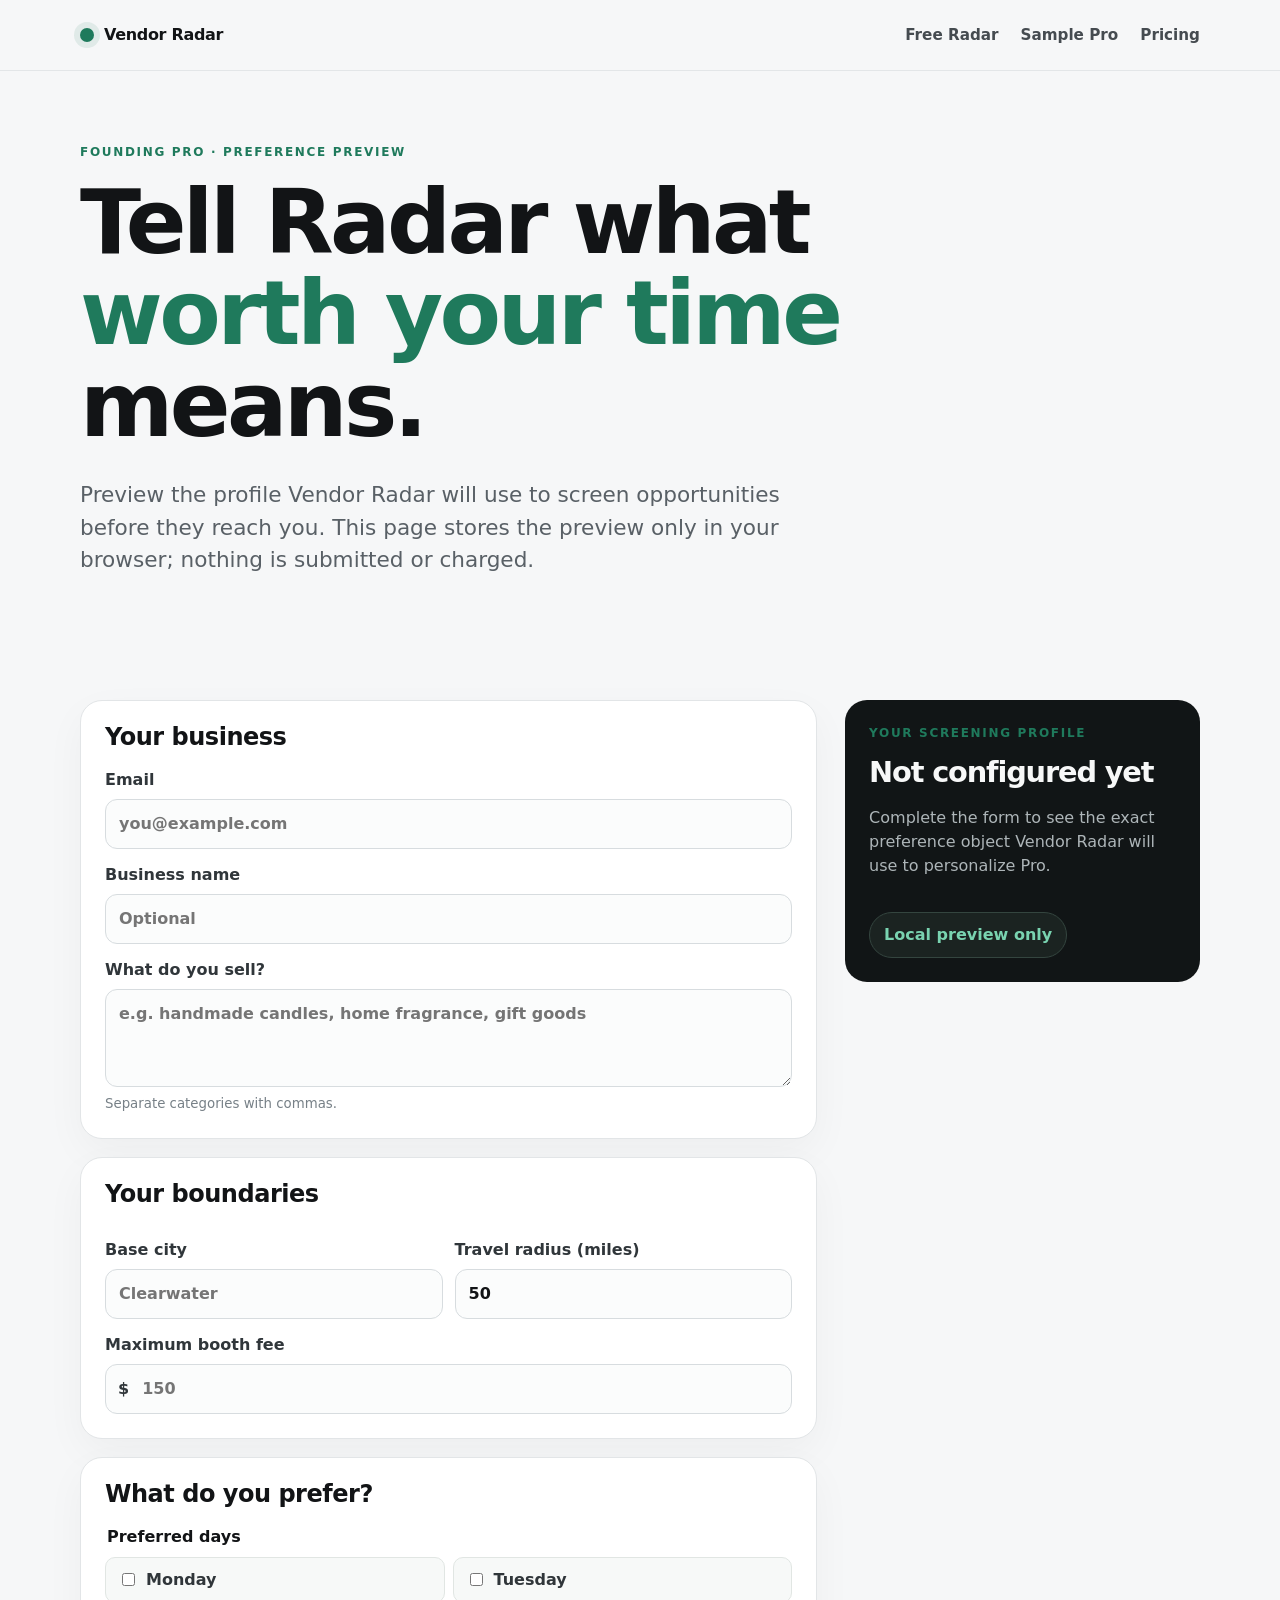
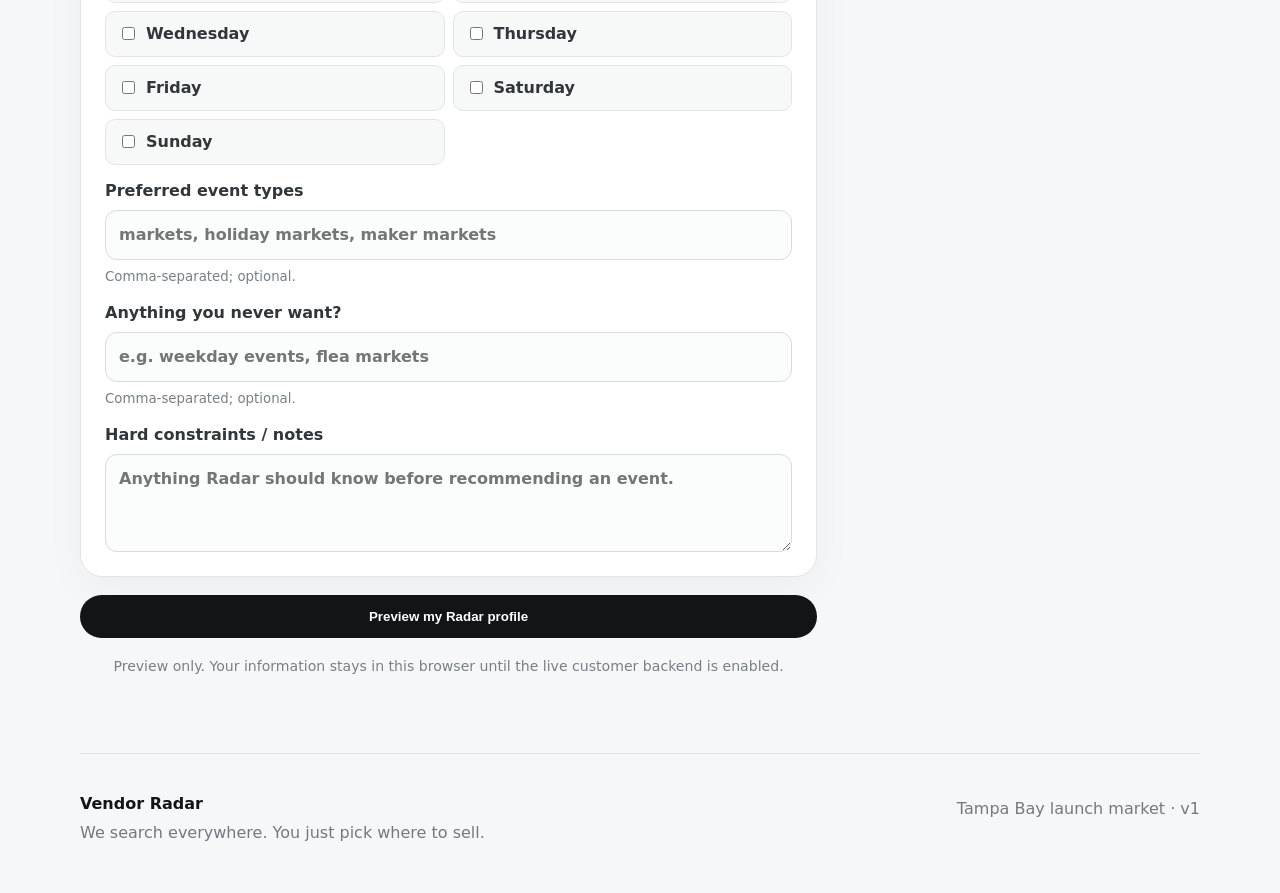
==== onboarding.html @ 24fe257e "Add public preference preview page" ====
<!doctype html>
<html lang="en">
<head>
  <meta charset="utf-8" />
  <meta name="viewport" content="width=device-width, initial-scale=1" />
  <meta name="description" content="Preview your Vendor Radar preferences so Founding Pro can filter Tampa Bay vendor opportunities around your business." />
  <title>Set Up Your Radar — Vendor Radar</title>
  <link rel="stylesheet" href="./styles.css" />
  <link rel="stylesheet" href="./onboarding.css" />
</head>
<body>
  <header class="nav-wrap">
    <nav class="nav shell" aria-label="Primary navigation">
      <a class="brand" href="./index.html"><span class="radar-dot" aria-hidden="true"></span><span>Vendor Radar</span></a>
      <div class="nav-links"><a href="./index.html#radar">Free Radar</a><a href="./sample-pro.html">Sample Pro</a><a href="./index.html#pricing">Pricing</a></div>
    </nav>
  </header>

  <main>
    <section class="onboarding-hero shell">
      <div class="eyebrow">Founding Pro · preference preview</div>
      <h1>Tell Radar what <em>worth your time</em> means.</h1>
      <p class="hero-copy">Preview the profile Vendor Radar will use to screen opportunities before they reach you. This page stores the preview only in your browser; nothing is submitted or charged.</p>
    </section>

    <section class="section shell onboarding-layout">
      <form id="profile-form" class="profile-form">
        <div class="form-section">
          <h2>Your business</h2>
          <label>Email <input id="email" name="email" type="email" placeholder="you@example.com" required /></label>
          <label>Business name <input id="business_name" name="business_name" type="text" placeholder="Optional" /></label>
          <label>What do you sell? <textarea id="categories" name="categories" rows="3" placeholder="e.g. handmade candles, home fragrance, gift goods" required></textarea><small>Separate categories with commas.</small></label>
        </div>

        <div class="form-section">
          <h2>Your boundaries</h2>
          <div class="field-grid">
            <label>Base city <input id="base_city" name="base_city" type="text" placeholder="Clearwater" required /></label>
            <label>Travel radius (miles) <input id="travel_radius" name="travel_radius" type="number" min="0" max="500" value="50" required /></label>
          </div>
          <label>Maximum booth fee <div class="money-input"><span>$</span><input id="max_booth_fee" name="max_booth_fee" type="number" min="0" step="1" placeholder="150" /></div></label>
        </div>

        <div class="form-section">
          <h2>What do you prefer?</h2>
          <fieldset>
            <legend>Preferred days</legend>
            <div class="check-grid">
              <label><input type="checkbox" name="days" value="monday" /> Monday</label>
              <label><input type="checkbox" name="days" value="tuesday" /> Tuesday</label>
              <label><input type="checkbox" name="days" value="wednesday" /> Wednesday</label>
              <label><input type="checkbox" name="days" value="thursday" /> Thursday</label>
              <label><input type="checkbox" name="days" value="friday" /> Friday</label>
              <label><input type="checkbox" name="days" value="saturday" /> Saturday</label>
              <label><input type="checkbox" name="days" value="sunday" /> Sunday</label>
            </div>
          </fieldset>
          <label>Preferred event types <input id="preferred_event_types" type="text" placeholder="markets, holiday markets, maker markets" /><small>Comma-separated; optional.</small></label>
          <label>Anything you never want? <input id="excluded_event_types" type="text" placeholder="e.g. weekday events, flea markets" /><small>Comma-separated; optional.</small></label>
          <label>Hard constraints / notes <textarea id="notes" rows="3" placeholder="Anything Radar should know before recommending an event."></textarea></label>
        </div>

        <button class="button full" type="submit">Preview my Radar profile</button>
        <p class="form-note">Preview only. Your information stays in this browser until the live customer backend is enabled.</p>
      </form>

      <aside class="profile-preview-wrap">
        <div class="profile-preview sticky-card">
          <div class="eyebrow">Your screening profile</div>
          <h2 id="preview-title">Not configured yet</h2>
          <div id="profile-preview" class="preview-body"><p class="muted">Complete the form to see the exact preference object Vendor Radar will use to personalize Pro.</p></div>
          <div id="preview-status" class="status-chip subtle-chip">Local preview only</div>
        </div>
      </aside>
    </section>
  </main>

  <footer class="footer shell"><div><strong>Vendor Radar</strong><p class="muted">We search everywhere. You just pick where to sell.</p></div><p class="muted">Tampa Bay launch market · v1</p></footer>
  <script src="./onboarding.js" defer></script>
</body>
</html>
---- styles.css ----
*{box-sizing:border-box}html{scroll-behavior:smooth}body{margin:0;font-family:Inter,ui-sans-serif,system-ui,-apple-system,BlinkMacSystemFont,"Segoe UI",sans-serif;background:#f6f7f8;color:#121416;line-height:1.5}.shell{width:min(1120px,calc(100% - 32px));margin:0 auto}.nav-wrap{position:sticky;top:0;z-index:20;background:rgba(246,247,248,.92);backdrop-filter:blur(14px);border-bottom:1px solid #e3e6e8}.nav{display:flex;align-items:center;justify-content:space-between;min-height:70px}.brand{display:inline-flex;gap:10px;align-items:center;color:#121416;text-decoration:none;font-weight:800;letter-spacing:-.02em}.radar-dot{width:14px;height:14px;border-radius:50%;background:#1f7a5c;box-shadow:0 0 0 6px rgba(31,122,92,.1)}.nav-links{display:flex;align-items:center;gap:22px}.nav-links a{color:#454b50;text-decoration:none;font-weight:650;font-size:.95rem}.hero{padding:92px 0 72px}.eyebrow{text-transform:uppercase;letter-spacing:.14em;font-size:.75rem;font-weight:800;color:#1f7a5c;margin-bottom:16px}.hero h1,.section h2{letter-spacing:-.04em;line-height:1.02;margin:0}.hero h1{font-size:clamp(3rem,8vw,6.7rem);max-width:980px}.hero h1 em{font-style:normal;color:#1f7a5c}.hero-copy{max-width:720px;font-size:clamp(1.08rem,2vw,1.35rem);color:#596066;margin:28px 0}.hero-actions{display:flex;gap:12px;flex-wrap:wrap}.button{appearance:none;border:0;border-radius:999px;background:#121416;color:#fff;text-decoration:none;font-weight:800;padding:14px 22px;display:inline-flex;align-items:center;justify-content:center;cursor:pointer}.button:hover{transform:translateY(-1px)}.button-secondary{background:#fff;color:#121416;border:1px solid #d9dddf}.button-small{padding:9px 15px!important;font-size:.9rem!important;color:#fff!important}.full{width:100%}.trust-row{display:flex;gap:22px;flex-wrap:wrap;margin-top:34px;color:#71787d;font-size:.9rem;font-weight:700}.trust-row span:before{content:"✓";color:#1f7a5c;margin-right:7px}.section{padding:76px 0}.section-heading{display:flex;align-items:end;justify-content:space-between;gap:28px;margin-bottom:28px}.section h2{font-size:clamp(2.2rem,5vw,4rem);max-width:830px}.muted{color:#72797f}.opportunity-grid{display:grid;grid-template-columns:repeat(3,minmax(0,1fr));gap:18px}.opportunity-card,.empty-state,.price-card{background:#fff;border:1px solid #e2e5e7;border-radius:22px;padding:24px;box-shadow:0 14px 40px rgba(10,15,20,.04)}.empty-state{grid-column:1/-1;text-align:center;padding:56px 24px}.empty-state h3{font-size:1.5rem;margin:10px 0}.empty-state p{max-width:620px;margin:0 auto;color:#6c7378}.empty-icon{font-size:3rem;color:#1f7a5c}.opportunity-card h3{font-size:1.25rem;margin:5px 0 16px;line-height:1.18}.score{display:inline-flex;align-items:center;gap:7px;font-size:.8rem;font-weight:800;color:#1f7a5c}.meta{display:grid;gap:8px;color:#60686d;font-size:.92rem;margin:16px 0}.meta strong{color:#23272a}.source-link{font-weight:800;color:#1f7a5c;text-decoration:none}.contrast{background:#111516;color:#f7f8f8}.contrast .eyebrow{color:#79d3b0}.contrast h2{margin-bottom:36px}.steps{display:grid;grid-template-columns:repeat(3,minmax(0,1fr));gap:28px}.steps article{border-top:1px solid #394043;padding-top:20px}.steps h3{font-size:1.4rem;margin:12px 0 8px}.steps p{color:#aab1b4}.step-number{font-size:.8rem;font-weight:800;color:#79d3b0;letter-spacing:.12em}.pricing-grid{display:grid;grid-template-columns:repeat(2,minmax(0,1fr));gap:18px;max-width:880px}.price-card{display:flex;flex-direction:column;gap:20px;position:relative}.price-card.featured{border-color:#1f7a5c;box-shadow:0 20px 60px rgba(31,122,92,.12)}.founder-badge{position:absolute;right:18px;top:18px;background:#e6f4ee;color:#1f7a5c;border-radius:999px;padding:7px 10px;font-size:.76rem;font-weight:850}.plan-name{font-weight:850;margin:0 0 8px}.price{display:flex;align-items:baseline;gap:6px}.price span{font-size:3rem;font-weight:900;letter-spacing:-.05em}.price small{font-weight:700;color:#777f84}.price-card ul{padding-left:20px;margin:0;display:grid;gap:9px;color:#4f565b}.status-chip{display:inline-flex;background:#fff;border:1px solid #d5e2dd;border-radius:999px;padding:10px 14px;font-weight:800;color:#1f7a5c}.footer{display:flex;justify-content:space-between;gap:24px;padding:38px 0 48px;border-top:1px solid #e1e4e6}.footer p{margin:5px 0 0}@media(max-width:820px){.nav-links a:not(.button){display:none}.hero{padding-top:62px}.opportunity-grid,.steps,.pricing-grid{grid-template-columns:1fr}.section-heading,.footer{align-items:flex-start;flex-direction:column}.section{padding:58px 0}}
---- onboarding.css ----
.onboarding-hero{padding:72px 0 20px}.onboarding-hero h1{font-size:clamp(2.8rem,7vw,5.8rem);line-height:1.02;letter-spacing:-.04em;margin:0;max-width:950px}.onboarding-hero h1 em{font-style:normal;color:#1f7a5c}.onboarding-layout{display:grid;grid-template-columns:minmax(0,1.35fr) minmax(280px,.65fr);gap:28px;align-items:start}.profile-form{display:grid;gap:18px}.form-section{background:#fff;border:1px solid #e2e5e7;border-radius:22px;padding:24px;box-shadow:0 14px 40px rgba(10,15,20,.04)}.form-section h2{font-size:1.5rem!important;margin:0 0 18px!important;letter-spacing:-.02em!important}.profile-form label{display:grid;gap:7px;font-weight:750;color:#30363a;margin-top:14px}.profile-form input,.profile-form textarea{width:100%;border:1px solid #d7dcdf;border-radius:12px;padding:12px 13px;font:inherit;background:#fbfcfc;color:#121416}.profile-form input:focus,.profile-form textarea:focus{outline:2px solid rgba(31,122,92,.22);border-color:#1f7a5c}.profile-form small,.form-note{color:#778087;font-weight:500}.field-grid{display:grid;grid-template-columns:1fr 1fr;gap:12px}.money-input{display:flex;align-items:center;border:1px solid #d7dcdf;border-radius:12px;background:#fbfcfc;padding-left:12px}.money-input input{border:0;background:transparent}.profile-form fieldset{border:0;padding:0;margin:14px 0 0}.profile-form legend{font-weight:750;margin-bottom:8px}.check-grid{display:grid;grid-template-columns:repeat(2,minmax(0,1fr));gap:8px}.check-grid label{display:flex;align-items:center;gap:8px;margin:0;background:#f7f9f8;border:1px solid #e1e6e3;padding:10px 12px;border-radius:10px}.check-grid input{width:auto}.profile-preview{background:#111516;color:#f7f8f8;border-radius:22px;padding:24px}.sticky-card{position:sticky;top:94px}.profile-preview h2{font-size:1.8rem!important;margin:0 0 18px!important}.preview-body .muted{color:#adb5b8}.profile-dl{display:grid;gap:0;margin:0}.profile-dl div{padding:12px 0;border-top:1px solid #303638}.profile-dl dt{font-size:.76rem;color:#87a197;text-transform:uppercase;letter-spacing:.08em;font-weight:800}.profile-dl dd{margin:4px 0 0;font-weight:700}.match-explainer{margin-top:18px;padding-top:18px;border-top:1px solid #303638;color:#c6cdcf}.match-explainer ul{padding-left:20px}.subtle-chip{margin-top:18px;display:inline-flex;background:#1b2321;border-color:#34453f;color:#79d3b0}.form-note{text-align:center;margin:0;font-size:.88rem}@media(max-width:820px){.onboarding-layout{grid-template-columns:1fr}.sticky-card{position:static}.field-grid{grid-template-columns:1fr}}
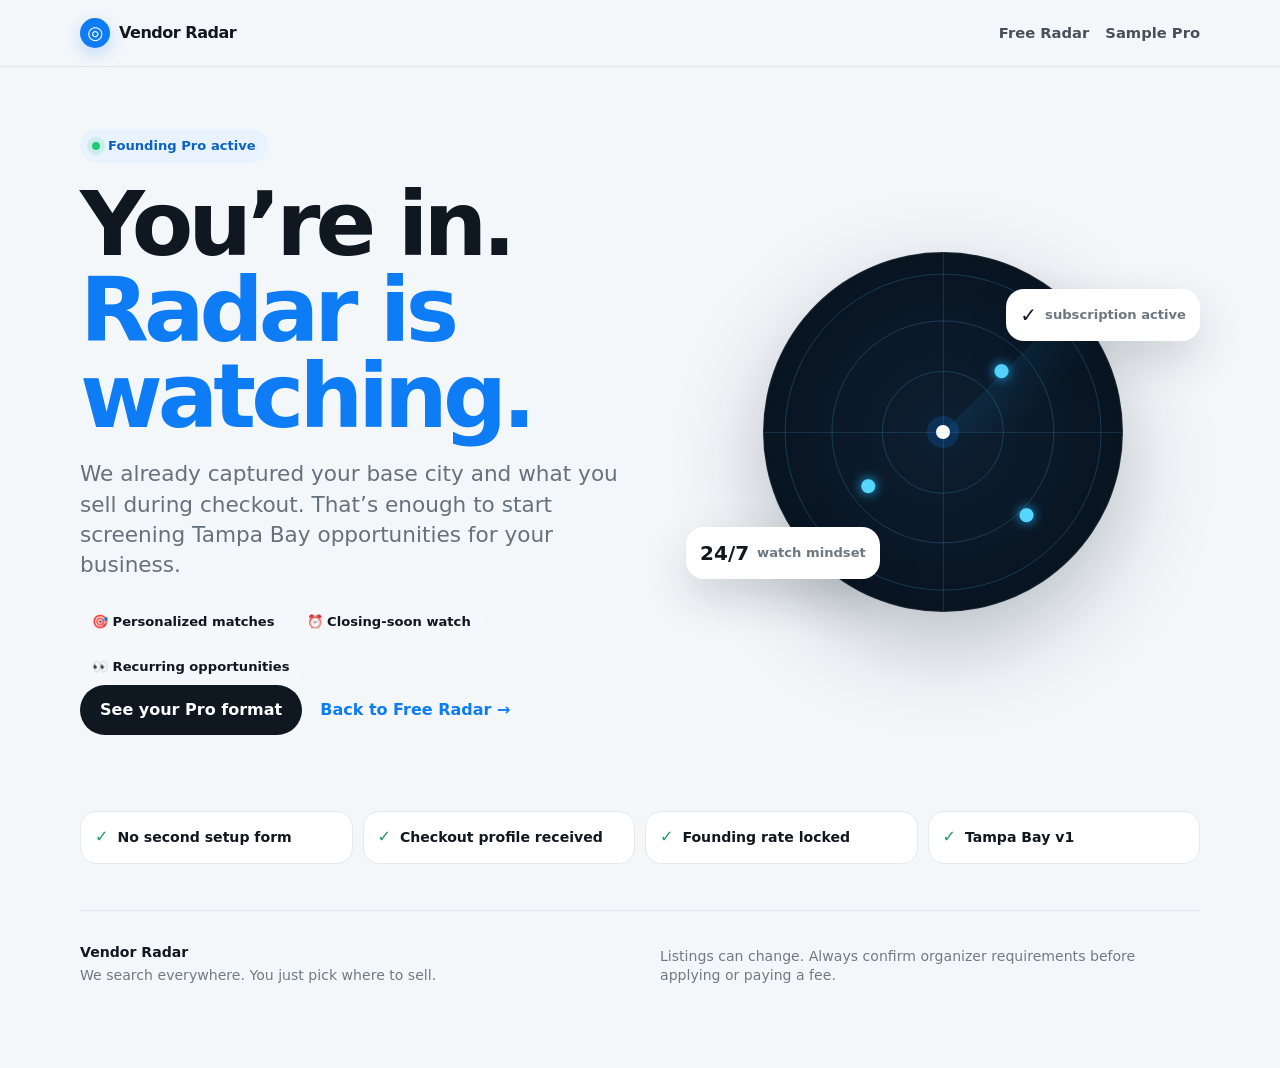
==== commit d9e4f4f1: "Make live Pro onboarding frictionless and truthful" ====
--- a/onboarding.html
+++ b/onboarding.html
@@ -3,79 +3,63 @@
 <head>
   <meta charset="utf-8" />
   <meta name="viewport" content="width=device-width, initial-scale=1" />
-  <meta name="description" content="Preview your Vendor Radar preferences so Founding Pro can filter Tampa Bay vendor opportunities around your business." />
-  <title>Set Up Your Radar — Vendor Radar</title>
+  <meta name="description" content="Vendor Radar Founding Pro confirmation." />
+  <meta name="theme-color" content="#08131f" />
+  <title>You’re In — Vendor Radar</title>
   <link rel="stylesheet" href="./styles.css" />
-  <link rel="stylesheet" href="./onboarding.css" />
 </head>
 <body>
   <header class="nav-wrap">
     <nav class="nav shell" aria-label="Primary navigation">
-      <a class="brand" href="./index.html"><span class="radar-dot" aria-hidden="true"></span><span>Vendor Radar</span></a>
-      <div class="nav-links"><a href="./index.html#radar">Free Radar</a><a href="./sample-pro.html">Sample Pro</a><a href="./index.html#pricing">Pricing</a></div>
+      <a class="brand" href="./index.html"><span class="brand-mark" aria-hidden="true">◎</span><span>Vendor Radar</span></a>
+      <div class="nav-links"><a href="./index.html#radar">Free Radar</a><a href="./sample-pro.html">Sample Pro</a></div>
     </nav>
   </header>
 
-  <main>
-    <section class="onboarding-hero shell">
-      <div class="eyebrow">Founding Pro · preference preview</div>
-      <h1>Tell Radar what <em>worth your time</em> means.</h1>
-      <p class="hero-copy">Preview the profile Vendor Radar will use to screen opportunities before they reach you. This page stores the preview only in your browser; nothing is submitted or charged.</p>
+  <main id="top">
+    <section class="hero shell">
+      <div class="hero-copy-wrap">
+        <div class="live-pill"><span class="live-dot"></span>Founding Pro active</div>
+        <h1>You’re in. <em>Radar is watching.</em></h1>
+        <p class="hero-copy">We already captured your base city and what you sell during checkout. That’s enough to start screening Tampa Bay opportunities for your business.</p>
+        <div class="feature-chips">
+          <span>🎯 Personalized matches</span>
+          <span>⏰ Closing-soon watch</span>
+          <span>👀 Recurring opportunities</span>
+        </div>
+        <div class="hero-actions">
+          <a class="button" href="./sample-pro.html">See your Pro format</a>
+          <a class="text-link" href="./index.html#radar">Back to Free Radar →</a>
+        </div>
+      </div>
+
+      <div class="hero-visual" aria-label="Vendor Radar active visual">
+        <div class="radar-screen">
+          <div class="radar-ring ring-1"></div>
+          <div class="radar-ring ring-2"></div>
+          <div class="radar-ring ring-3"></div>
+          <div class="radar-sweep"></div>
+          <span class="map-pin pin-a">●</span>
+          <span class="map-pin pin-b">●</span>
+          <span class="map-pin pin-c">●</span>
+          <div class="radar-center"></div>
+        </div>
+        <div class="visual-card visual-card-top"><strong>✓</strong><span>subscription active</span></div>
+        <div class="visual-card visual-card-bottom"><strong>24/7</strong><span>watch mindset</span></div>
+      </div>
     </section>
 
-    <section class="section shell onboarding-layout">
-      <form id="profile-form" class="profile-form">
-        <div class="form-section">
-          <h2>Your business</h2>
-          <label>Email <input id="email" name="email" type="email" placeholder="you@example.com" required /></label>
-          <label>Business name <input id="business_name" name="business_name" type="text" placeholder="Optional" /></label>
-          <label>What do you sell? <textarea id="categories" name="categories" rows="3" placeholder="e.g. handmade candles, home fragrance, gift goods" required></textarea><small>Separate categories with commas.</small></label>
-        </div>
-
-        <div class="form-section">
-          <h2>Your boundaries</h2>
-          <div class="field-grid">
-            <label>Base city <input id="base_city" name="base_city" type="text" placeholder="Clearwater" required /></label>
-            <label>Travel radius (miles) <input id="travel_radius" name="travel_radius" type="number" min="0" max="500" value="50" required /></label>
-          </div>
-          <label>Maximum booth fee <div class="money-input"><span>$</span><input id="max_booth_fee" name="max_booth_fee" type="number" min="0" step="1" placeholder="150" /></div></label>
-        </div>
-
-        <div class="form-section">
-          <h2>What do you prefer?</h2>
-          <fieldset>
-            <legend>Preferred days</legend>
-            <div class="check-grid">
-              <label><input type="checkbox" name="days" value="monday" /> Monday</label>
-              <label><input type="checkbox" name="days" value="tuesday" /> Tuesday</label>
-              <label><input type="checkbox" name="days" value="wednesday" /> Wednesday</label>
-              <label><input type="checkbox" name="days" value="thursday" /> Thursday</label>
-              <label><input type="checkbox" name="days" value="friday" /> Friday</label>
-              <label><input type="checkbox" name="days" value="saturday" /> Saturday</label>
-              <label><input type="checkbox" name="days" value="sunday" /> Sunday</label>
-            </div>
-          </fieldset>
-          <label>Preferred event types <input id="preferred_event_types" type="text" placeholder="markets, holiday markets, maker markets" /><small>Comma-separated; optional.</small></label>
-          <label>Anything you never want? <input id="excluded_event_types" type="text" placeholder="e.g. weekday events, flea markets" /><small>Comma-separated; optional.</small></label>
-          <label>Hard constraints / notes <textarea id="notes" rows="3" placeholder="Anything Radar should know before recommending an event."></textarea></label>
-        </div>
-
-        <button class="button full" type="submit">Preview my Radar profile</button>
-        <p class="form-note">Preview only. Your information stays in this browser until the live customer backend is enabled.</p>
-      </form>
-
-      <aside class="profile-preview-wrap">
-        <div class="profile-preview sticky-card">
-          <div class="eyebrow">Your screening profile</div>
-          <h2 id="preview-title">Not configured yet</h2>
-          <div id="profile-preview" class="preview-body"><p class="muted">Complete the form to see the exact preference object Vendor Radar will use to personalize Pro.</p></div>
-          <div id="preview-status" class="status-chip subtle-chip">Local preview only</div>
-        </div>
-      </aside>
+    <section class="trust-section shell">
+      <div class="trust-item"><span>✓</span><strong>No second setup form</strong></div>
+      <div class="trust-item"><span>✓</span><strong>Checkout profile received</strong></div>
+      <div class="trust-item"><span>✓</span><strong>Founding rate locked</strong></div>
+      <div class="trust-item"><span>✓</span><strong>Tampa Bay v1</strong></div>
     </section>
   </main>
 
-  <footer class="footer shell"><div><strong>Vendor Radar</strong><p class="muted">We search everywhere. You just pick where to sell.</p></div><p class="muted">Tampa Bay launch market · v1</p></footer>
-  <script src="./onboarding.js" defer></script>
+  <footer class="footer shell">
+    <div><strong>Vendor Radar</strong><p>We search everywhere. You just pick where to sell.</p></div>
+    <p>Listings can change. Always confirm organizer requirements before applying or paying a fee.</p>
+  </footer>
 </body>
 </html>
--- a/styles.css
+++ b/styles.css
@@ -1 +1 @@
-*{box-sizing:border-box}html{scroll-behavior:smooth}body{margin:0;font-family:Inter,ui-sans-serif,system-ui,-apple-system,BlinkMacSystemFont,"Segoe UI",sans-serif;background:#f6f7f8;color:#121416;line-height:1.5}.shell{width:min(1120px,calc(100% - 32px));margin:0 auto}.nav-wrap{position:sticky;top:0;z-index:20;background:rgba(246,247,248,.92);backdrop-filter:blur(14px);border-bottom:1px solid #e3e6e8}.nav{display:flex;align-items:center;justify-content:space-between;min-height:70px}.brand{display:inline-flex;gap:10px;align-items:center;color:#121416;text-decoration:none;font-weight:800;letter-spacing:-.02em}.radar-dot{width:14px;height:14px;border-radius:50%;background:#1f7a5c;box-shadow:0 0 0 6px rgba(31,122,92,.1)}.nav-links{display:flex;align-items:center;gap:22px}.nav-links a{color:#454b50;text-decoration:none;font-weight:650;font-size:.95rem}.hero{padding:92px 0 72px}.eyebrow{text-transform:uppercase;letter-spacing:.14em;font-size:.75rem;font-weight:800;color:#1f7a5c;margin-bottom:16px}.hero h1,.section h2{letter-spacing:-.04em;line-height:1.02;margin:0}.hero h1{font-size:clamp(3rem,8vw,6.7rem);max-width:980px}.hero h1 em{font-style:normal;color:#1f7a5c}.hero-copy{max-width:720px;font-size:clamp(1.08rem,2vw,1.35rem);color:#596066;margin:28px 0}.hero-actions{display:flex;gap:12px;flex-wrap:wrap}.button{appearance:none;border:0;border-radius:999px;background:#121416;color:#fff;text-decoration:none;font-weight:800;padding:14px 22px;display:inline-flex;align-items:center;justify-content:center;cursor:pointer}.button:hover{transform:translateY(-1px)}.button-secondary{background:#fff;color:#121416;border:1px solid #d9dddf}.button-small{padding:9px 15px!important;font-size:.9rem!important;color:#fff!important}.full{width:100%}.trust-row{display:flex;gap:22px;flex-wrap:wrap;margin-top:34px;color:#71787d;font-size:.9rem;font-weight:700}.trust-row span:before{content:"✓";color:#1f7a5c;margin-right:7px}.section{padding:76px 0}.section-heading{display:flex;align-items:end;justify-content:space-between;gap:28px;margin-bottom:28px}.section h2{font-size:clamp(2.2rem,5vw,4rem);max-width:830px}.muted{color:#72797f}.opportunity-grid{display:grid;grid-template-columns:repeat(3,minmax(0,1fr));gap:18px}.opportunity-card,.empty-state,.price-card{background:#fff;border:1px solid #e2e5e7;border-radius:22px;padding:24px;box-shadow:0 14px 40px rgba(10,15,20,.04)}.empty-state{grid-column:1/-1;text-align:center;padding:56px 24px}.empty-state h3{font-size:1.5rem;margin:10px 0}.empty-state p{max-width:620px;margin:0 auto;color:#6c7378}.empty-icon{font-size:3rem;color:#1f7a5c}.opportunity-card h3{font-size:1.25rem;margin:5px 0 16px;line-height:1.18}.score{display:inline-flex;align-items:center;gap:7px;font-size:.8rem;font-weight:800;color:#1f7a5c}.meta{display:grid;gap:8px;color:#60686d;font-size:.92rem;margin:16px 0}.meta strong{color:#23272a}.source-link{font-weight:800;color:#1f7a5c;text-decoration:none}.contrast{background:#111516;color:#f7f8f8}.contrast .eyebrow{color:#79d3b0}.contrast h2{margin-bottom:36px}.steps{display:grid;grid-template-columns:repeat(3,minmax(0,1fr));gap:28px}.steps article{border-top:1px solid #394043;padding-top:20px}.steps h3{font-size:1.4rem;margin:12px 0 8px}.steps p{color:#aab1b4}.step-number{font-size:.8rem;font-weight:800;color:#79d3b0;letter-spacing:.12em}.pricing-grid{display:grid;grid-template-columns:repeat(2,minmax(0,1fr));gap:18px;max-width:880px}.price-card{display:flex;flex-direction:column;gap:20px;position:relative}.price-card.featured{border-color:#1f7a5c;box-shadow:0 20px 60px rgba(31,122,92,.12)}.founder-badge{position:absolute;right:18px;top:18px;background:#e6f4ee;color:#1f7a5c;border-radius:999px;padding:7px 10px;font-size:.76rem;font-weight:850}.plan-name{font-weight:850;margin:0 0 8px}.price{display:flex;align-items:baseline;gap:6px}.price span{font-size:3rem;font-weight:900;letter-spacing:-.05em}.price small{font-weight:700;color:#777f84}.price-card ul{padding-left:20px;margin:0;display:grid;gap:9px;color:#4f565b}.status-chip{display:inline-flex;background:#fff;border:1px solid #d5e2dd;border-radius:999px;padding:10px 14px;font-weight:800;color:#1f7a5c}.footer{display:flex;justify-content:space-between;gap:24px;padding:38px 0 48px;border-top:1px solid #e1e4e6}.footer p{margin:5px 0 0}@media(max-width:820px){.nav-links a:not(.button){display:none}.hero{padding-top:62px}.opportunity-grid,.steps,.pricing-grid{grid-template-columns:1fr}.section-heading,.footer{align-items:flex-start;flex-direction:column}.section{padding:58px 0}}+*{box-sizing:border-box}html{scroll-behavior:smooth}body{margin:0;font-family:Inter,ui-sans-serif,system-ui,-apple-system,BlinkMacSystemFont,"Segoe UI",sans-serif;background:#f4f7fa;color:#0f1720;line-height:1.4}.shell{width:min(1120px,calc(100% - 28px));margin:0 auto}.nav-wrap{position:sticky;top:0;z-index:30;background:rgba(244,247,250,.92);backdrop-filter:blur(16px);border-bottom:1px solid rgba(15,23,32,.08)}.nav{display:flex;align-items:center;justify-content:space-between;min-height:66px}.brand{display:inline-flex;gap:9px;align-items:center;color:#0f1720;text-decoration:none;font-weight:900;letter-spacing:-.03em}.brand-mark{display:grid;place-items:center;width:30px;height:30px;border-radius:50%;background:#0e7cf4;color:white;font-size:1.15rem;box-shadow:0 6px 18px rgba(14,124,244,.25)}.nav-links{display:flex;align-items:center;gap:16px}.nav-links a{color:#45505b;text-decoration:none;font-weight:800;font-size:.92rem}.button{appearance:none;border:0;border-radius:999px;background:#0f1720;color:#fff;text-decoration:none;font-weight:900;padding:14px 20px;display:inline-flex;align-items:center;justify-content:center;cursor:pointer;transition:.18s ease}.button:hover{transform:translateY(-1px)}.button-small{padding:9px 14px!important;font-size:.88rem!important;color:#fff!important}.full{width:100%}.text-link{font-weight:900;color:#0e7cf4;text-decoration:none}.hero{min-height:520px;padding:62px 0 52px;display:grid;grid-template-columns:1.05fr .95fr;align-items:center;gap:38px}.live-pill{display:inline-flex;align-items:center;gap:8px;background:#e8f3ff;color:#0a62c3;font-weight:900;border-radius:999px;padding:8px 12px;font-size:.82rem;margin-bottom:18px}.live-dot{width:8px;height:8px;background:#20c97a;border-radius:50%;box-shadow:0 0 0 5px rgba(32,201,122,.14)}.hero h1{margin:0;font-size:clamp(3rem,7vw,6.2rem);line-height:.96;letter-spacing:-.055em;max-width:680px}.hero h1 em,.pro-card h2 em{font-style:normal;color:#0e7cf4}.hero-copy{margin:20px 0 24px;font-size:clamp(1.05rem,2vw,1.35rem);color:#65717c}.hero-copy strong{color:#0f1720}.hero-actions{display:flex;align-items:center;gap:18px;flex-wrap:wrap}.hero-visual{position:relative;min-height:390px;display:grid;place-items:center}.radar-screen{position:relative;width:min(360px,82vw);aspect-ratio:1;border-radius:50%;background:radial-gradient(circle at 50% 50%,#0d1f32 0,#091421 70%);box-shadow:0 32px 90px rgba(2,19,35,.25),inset 0 0 0 1px rgba(255,255,255,.08);overflow:hidden}.radar-ring{position:absolute;left:50%;top:50%;transform:translate(-50%,-50%);border:1px solid rgba(74,190,255,.22);border-radius:50%}.ring-1{width:34%;height:34%}.ring-2{width:62%;height:62%}.ring-3{width:88%;height:88%}.radar-screen:before,.radar-screen:after{content:"";position:absolute;background:rgba(74,190,255,.16)}.radar-screen:before{width:1px;height:100%;left:50%;top:0}.radar-screen:after{height:1px;width:100%;top:50%;left:0}.radar-sweep{position:absolute;width:50%;height:50%;left:50%;top:0;transform-origin:bottom left;background:linear-gradient(135deg,rgba(33,181,255,.30),rgba(33,181,255,0) 70%);clip-path:polygon(0 100%,100% 0,100% 100%);animation:sweep 4s linear infinite}.radar-center{position:absolute;width:14px;height:14px;border-radius:50%;background:#fff;left:50%;top:50%;transform:translate(-50%,-50%);box-shadow:0 0 0 9px rgba(14,124,244,.20)}.map-pin{position:absolute;color:#56d6ff;text-shadow:0 0 12px #20b8ff;font-size:1.15rem}.pin-a{left:64%;top:29%}.pin-b{left:27%;top:61%}.pin-c{left:71%;top:69%}.visual-card{position:absolute;background:#fff;border-radius:18px;padding:12px 14px;box-shadow:0 18px 45px rgba(9,20,33,.16);display:flex;align-items:center;gap:8px;min-width:132px}.visual-card strong{font-size:1.25rem}.visual-card span{font-size:.82rem;color:#6d7780;font-weight:800}.visual-card-top{right:0;top:52px}.visual-card-bottom{left:0;bottom:48px}.radar-section{background:#fff;padding:58px 0 64px}.section-heading{display:flex;align-items:end;justify-content:space-between;gap:24px}.compact-heading{margin-bottom:22px}.eyebrow{text-transform:uppercase;letter-spacing:.14em;font-size:.73rem;font-weight:900;color:#0e7cf4;margin-bottom:8px}.eyebrow.light{color:#80c3ff}.section-heading h2,.pro-card h2{margin:0;font-size:clamp(2.2rem,5vw,4rem);letter-spacing:-.045em;line-height:1}.updated-label{margin:0;color:#7c8791;font-size:.88rem;font-weight:800}.opportunity-grid{display:grid;grid-template-columns:repeat(3,minmax(0,1fr));gap:16px}.opportunity-card{background:#f8fafc;border:1px solid #e3e9ee;border-radius:24px;padding:18px;min-height:310px;display:flex;flex-direction:column;box-shadow:0 14px 35px rgba(7,22,37,.05);transition:.18s ease}.opportunity-card:hover{transform:translateY(-2px);box-shadow:0 20px 44px rgba(7,22,37,.08)}.card-top{display:flex;justify-content:space-between;gap:12px;align-items:flex-start}.date-badge{width:58px;min-width:58px;border-radius:16px;background:#0f1720;color:#fff;text-align:center;padding:8px 6px}.date-badge span{display:block;font-size:.7rem;font-weight:900;letter-spacing:.08em}.date-badge strong{display:block;font-size:1.55rem;line-height:1.05}.verified-badge{display:inline-flex;align-items:center;gap:5px;background:#e9f8f1;color:#147d52;border-radius:999px;padding:7px 9px;font-size:.72rem;font-weight:900}.opportunity-card h3{font-size:1.2rem;line-height:1.12;margin:18px 0 12px;letter-spacing:-.02em}.card-chips{display:flex;gap:7px;flex-wrap:wrap}.chip{display:inline-flex;background:#eef3f7;border-radius:999px;padding:7px 9px;font-size:.78rem;font-weight:850;color:#46525d}.chip.hot{background:#fff0e6;color:#b6510b}.deadline-line{margin:14px 0 0;padding-top:13px;border-top:1px solid #e1e7ec;color:#66727c;font-size:.86rem;font-weight:750}.deadline-line strong{color:#0f1720}.card-spacer{flex:1}.source-link{margin-top:18px;text-decoration:none;font-weight:900;color:#0e7cf4;display:inline-flex;align-items:center;justify-content:space-between}.empty-state{grid-column:1/-1;text-align:center;padding:48px;background:#f8fafc;border:1px solid #e3e9ee;border-radius:24px}.empty-state h3{margin:8px 0}.empty-icon{font-size:2.5rem;color:#0e7cf4}.return-strip{margin-top:22px;background:#eef6ff;border:1px solid #dcecff;border-radius:20px;padding:16px 18px;display:flex;align-items:center;justify-content:space-between;gap:18px}.return-strip strong{display:block;margin-bottom:2px}.return-strip span{color:#64707b;font-size:.9rem}.return-arrow{text-decoration:none;color:#0e7cf4;font-size:1.5rem;font-weight:900}.pro-section{padding:58px 0;background:#f4f7fa}.pro-card{background:#0a1624;color:#fff;border-radius:30px;padding:34px;display:grid;grid-template-columns:1.2fr .8fr;gap:34px;align-items:center;box-shadow:0 28px 75px rgba(3,14,28,.18)}.pro-card h2{font-size:clamp(2.2rem,5vw,4.2rem);max-width:650px}.feature-chips{display:flex;gap:8px;flex-wrap:wrap;margin-top:22px}.feature-chips span{background:rgba(255,255,255,.09);border:1px solid rgba(255,255,255,.1);padding:8px 11px;border-radius:999px;font-size:.82rem;font-weight:850}.pro-price{background:#fff;color:#0f1720;border-radius:24px;padding:24px}.pro-price>div{display:flex;align-items:baseline;gap:5px}.pro-price strong{font-size:3.2rem;letter-spacing:-.05em}.pro-price span{font-weight:850;color:#727d87}.pro-price small{display:block;color:#69747f;margin:-4px 0 18px}.button-light{background:#0e7cf4}.pro-link{display:block;text-align:center;margin-top:14px;color:#0e7cf4;text-decoration:none;font-weight:900;font-size:.9rem}.trust-section{display:grid;grid-template-columns:repeat(4,minmax(0,1fr));gap:10px;padding:24px 0 46px}.trust-item{background:#fff;border:1px solid #e3e9ee;border-radius:16px;padding:14px;display:flex;align-items:center;gap:9px}.trust-item span{color:#1f9b65}.trust-item strong{font-size:.88rem}.footer{display:flex;justify-content:space-between;gap:24px;padding:32px 0 82px;border-top:1px solid #dfe5ea;color:#6f7a83;font-size:.88rem}.footer p{margin:4px 0 0;max-width:540px}.footer strong{color:#0f1720}.mobile-pro-cta{display:none}@keyframes sweep{from{transform:rotate(0deg)}to{transform:rotate(360deg)}}@media(max-width:860px){.hero{grid-template-columns:1fr;padding-top:42px;gap:10px}.hero-copy-wrap{text-align:center}.hero h1{max-width:780px}.hero-actions{justify-content:center}.hero-visual{min-height:300px}.radar-screen{width:min(285px,76vw)}.visual-card-top{right:4%;top:25px}.visual-card-bottom{left:3%;bottom:28px}.opportunity-grid{display:flex;overflow-x:auto;scroll-snap-type:x mandatory;gap:12px;padding:0 2px 10px;margin-right:-14px;scrollbar-width:none}.opportunity-grid::-webkit-scrollbar{display:none}.opportunity-card{min-width:min(84vw,330px);scroll-snap-align:start}.pro-card{grid-template-columns:1fr}.trust-section{grid-template-columns:repeat(2,1fr)}.footer{flex-direction:column}.mobile-pro-cta{display:block;position:fixed;right:14px;bottom:14px;z-index:25;background:#0e7cf4;color:#fff;text-decoration:none;font-weight:900;border-radius:999px;padding:12px 16px;box-shadow:0 12px 32px rgba(14,124,244,.35)}}@media(max-width:560px){.shell{width:min(100% - 22px,1120px)}.nav{min-height:60px}.nav-links>a:not(.button){display:none}.hero{min-height:auto;padding:34px 0 34px}.hero h1{font-size:clamp(2.8rem,15vw,4.4rem)}.hero-copy{margin:16px 0 20px;font-size:1rem}.hero-visual{min-height:260px}.radar-screen{width:235px}.visual-card{padding:10px 12px;min-width:116px}.visual-card-top{right:0}.visual-card-bottom{left:0}.radar-section{padding:42px 0 48px}.section-heading{align-items:flex-start}.updated-label{font-size:.76rem}.opportunity-card{min-height:295px}.return-strip{align-items:flex-start}.pro-section{padding:42px 0}.pro-card{padding:24px 18px;border-radius:24px}.pro-price{padding:20px}.trust-section{grid-template-columns:1fr 1fr;padding-bottom:38px}.trust-item{padding:11px}.trust-item strong{font-size:.8rem}}
